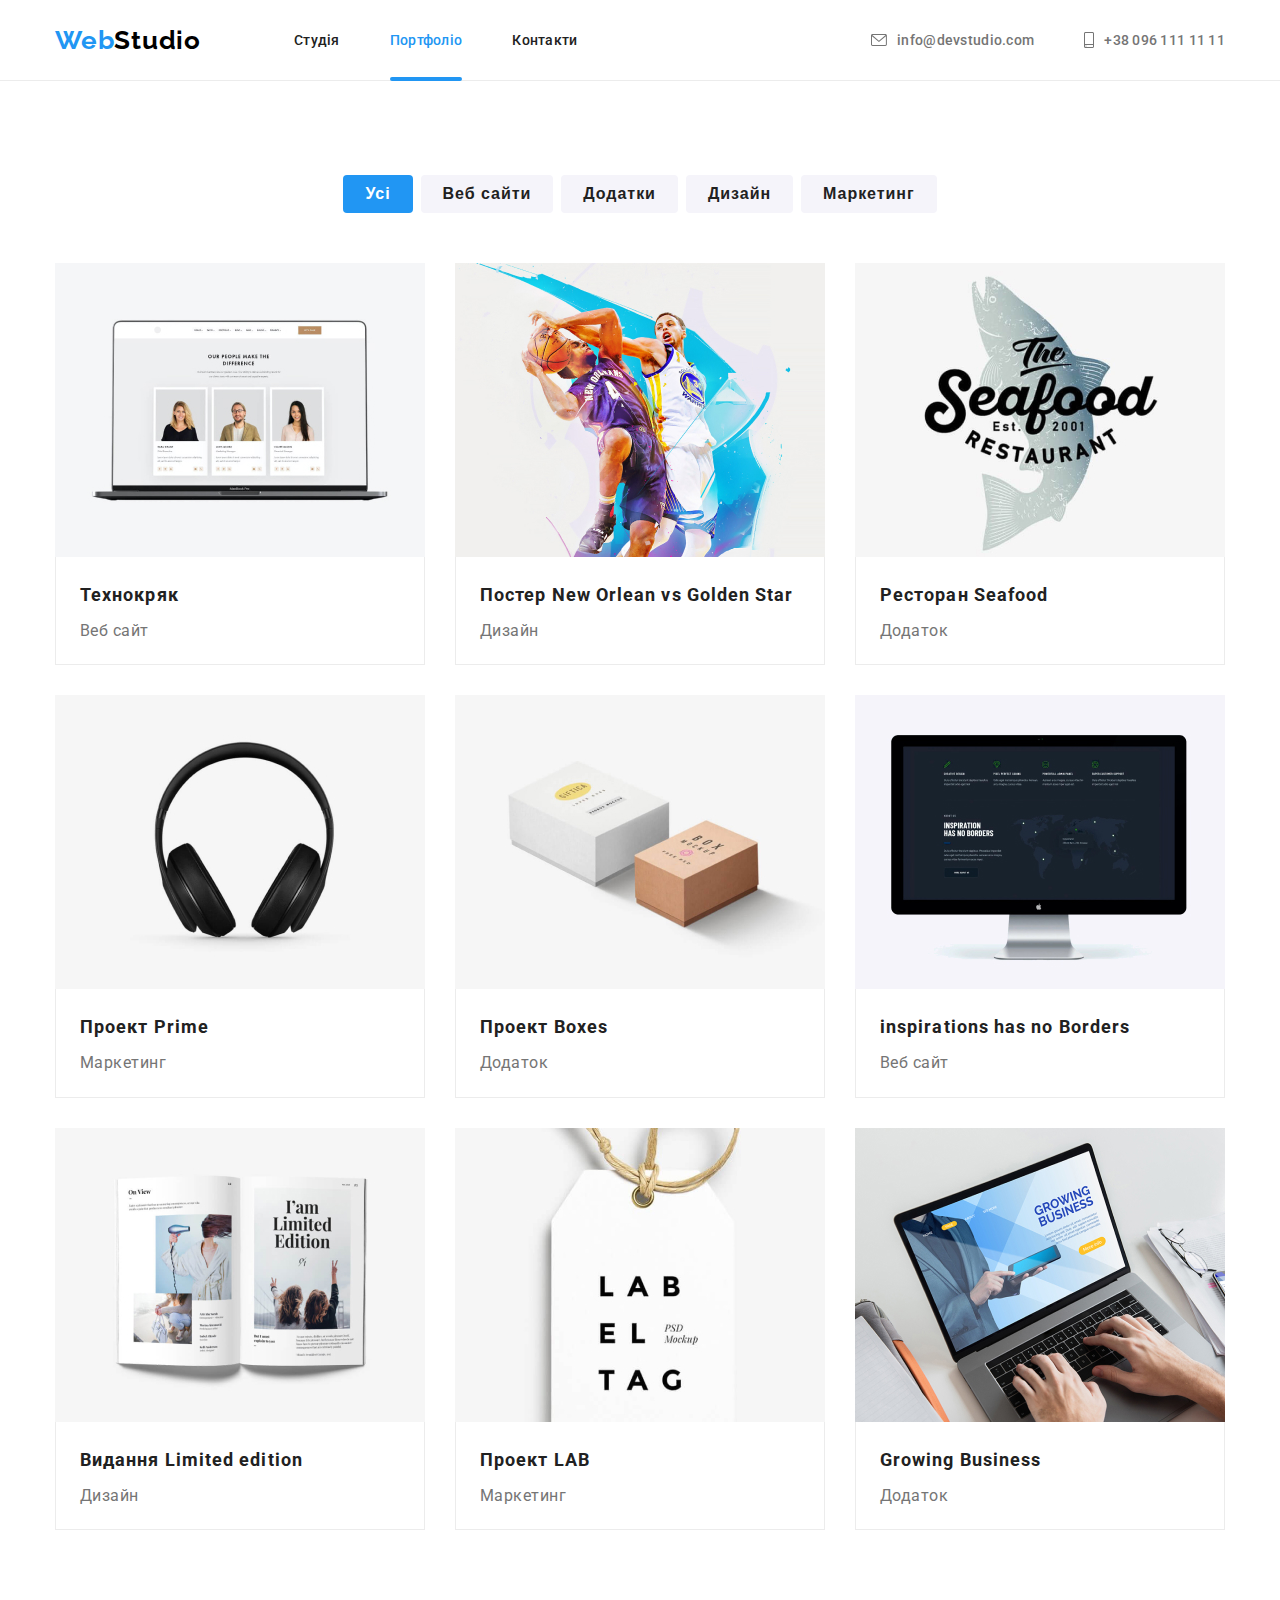
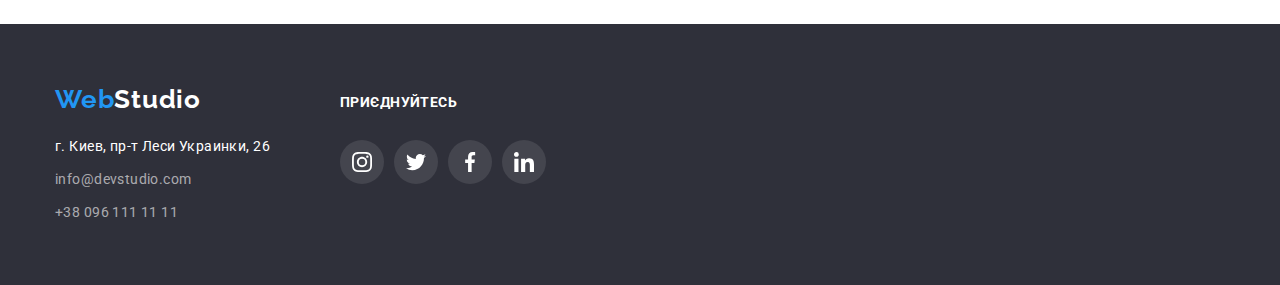
==== portfolio.html @ 94611cd2 "Add files via upload" ====
<!DOCTYPE html>
<html lang="uk">
  <head>
    <meta charset="UTF-8" />
    <meta http-equiv="X-UA-Compatible" content="IE=edge" />
    <title>Портфоліо</title>
    <link rel="preconnect" href="https://fonts.googleapis.com" />
    <link rel="preconnect" href="https://fonts.gstatic.com" crossorigin />
    <link
      href="https://fonts.googleapis.com/css2?family=Oleo+Script&family=Raleway:wght@700&family=Roboto:wght@400;500;700;900&display=swap"
      rel="stylesheet"
    />
    <link
      rel="stylesheet"
      href="https://cdnjs.cloudflare.com/ajax/libs/modern-normalize/1.1.0/modern-normalize.min.css"
      integrity="sha512-wpPYUAdjBVSE4KJnH1VR1HeZfpl1ub8YT/NKx4PuQ5NmX2tKuGu6U/JRp5y+Y8XG2tV+wKQpNHVUX03MfMFn9Q=="
      crossorigin="anonymous"
      referrerpolicy="no-referrer"
    />
    <link rel="stylesheet" href="./styles/styles.css" />
    <!-- <link rel="stylesheet" href="./styles/style-portfolio.css" /> -->
  </head>

  <body class="body">
    <!-- верхнє меню -->
    <header class="header">
      <div class="container flex">
        <nav class="nav">
          <!-- логотип -->
          <a class="logo-web" href="./index.html"
            >Web<span class="logo-studio">Studio</span></a
          >

          <div class="box-navi">
            <ul class="nav-list">
              <li class="nav-item">
                <a class="nav-link" href="./index.html">Студія</a>
              </li>
              <li class="nav-item">
                <a class="nav-link accent-button" href="./portfolio.html"
                  >Портфоліо</a
                >
              </li>
              <li class="nav-item">
                <a class="nav-link" href="./index.html">Контакти</a>
              </li>
            </ul>
          </div>
        </nav>
        <!-- контакти mailto phoneto-->
        <div>
          <ul class="contacts">
            <li class="contacts-item">
              <a class="mail" href="mailto:info@devstudio.com">
                <svg class="svg-envelope" width="16" height="12">
                  <use href="./images/icons/sprite.svg#envelope"></use>
                </svg>
                info@devstudio.com
              </a>
            </li>

            <li class="contacts-item">
              <a class="phone" href="tel:+380961111111">
                <svg class="svg-phone" width="10" height="16">
                  <use href="./images/icons/sprite.svg#smartphone"></use>
                </svg>
                +38 096 111 11 11
              </a>
            </li>
          </ul>
        </div>
      </div>
    </header>
    <main>
      <section class="section">
        <!-- sort menu -->
        <div class="container">
          <h1 class="visually-hidden">Селектори фільтру</h1>

          <ul class="sort-buttons">
            <li>
              <button class="button-filter active-btn" type="button">
                Усі
              </button>
            </li>
            <li>
              <button class="button-filter" type="button">Веб сайти</button>
            </li>
            <li>
              <button class="button-filter" type="button">Додатки</button>
            </li>
            <li><button class="button-filter" type="button">Дизайн</button></li>
            <li>
              <button class="button-filter" type="button">Маркетинг</button>
            </li>
          </ul>
          <!-- list of projects -->
          <ul class="projects-list">
            <li class="project-item" tabindex="0">
              <div class="img-project">
                <img
                  src="./images/projects-pic/technokryak.jpg"
                  alt="ноутбук з відкритою сторінкою сайту"
                  width="370"
                />
                <p class="overlay-project-description">
                  Ресурс пропонує комплексні пропозиції з різним рівнем
                  функціоналу та сервісів. Все це дозволить відвідувачу отримати
                  вичерпні відомості про компанію чи приватну особу.
                </p>
              </div>
              <div class="card-description">
                <h3 class="projects-list-title">Технокряк</h3>
                <p class="projects-list-desription">Веб сайт</p>
              </div>
            </li>
            <li class="project-item" tabindex="0">
              <div class="img-project">
                <img
                  src="./images/projects-pic/poster-neworlean.jpg"
                  alt="постер з гравцями у баскетбол"
                  width="370"
                />
                <p class="overlay-project-description">
                  Lorem ipsum dolor sit amet consectetur adipisicing elit.
                  Quaerat impedit minus assumenda eum itaque dignissimos?
                </p>
              </div>
              <div class="card-description">
                <h3 class="projects-list-title">
                  Постер New Orlean vs Golden Star
                </h3>
                <p class="projects-list-desription">Дизайн</p>
              </div>
            </li>
            <li class="project-item" tabindex="0">
              <div class="img-project">
                <img
                  src="./images/projects-pic/seafood.jpg"
                  alt="логотип ресторану"
                  width="370"
                />
                <p class="overlay-project-description">
                  Lorem ipsum dolor sit amet consectetur adipisicing elit.
                  Quaerat impedit minus assumenda eum itaque dignissimos?
                </p>
              </div>

              <div class="card-description">
                <h3 class="projects-list-title">Ресторан Seafood</h3>
                <p class="projects-list-desription">Додаток</p>
              </div>
            </li>
            <li class="project-item" tabindex="0">
              <div class="img-project">
                <img
                  src="./images/projects-pic/prime.jpg"
                  alt="навушники"
                  width="370"
                />
                <p class="overlay-project-description">
                  Lorem ipsum dolor sit amet consectetur adipisicing elit.
                  Quaerat impedit minus assumenda eum itaque dignissimos?
                </p>
              </div>
              <div class="card-description">
                <h3 class="projects-list-title">Проект Prime</h3>
                <p class="projects-list-desription">Маркетинг</p>
              </div>
            </li>
            <li class="project-item" tabindex="0">
              <div class="img-project">
                <img
                  src="./images/projects-pic/boxes.jpg"
                  alt="дві різні поштові коробки"
                  width="370"
                />
                <p class="overlay-project-description">
                  Lorem ipsum dolor sit amet consectetur adipisicing elit.
                  Quaerat impedit minus assumenda eum itaque dignissimos?
                </p>
              </div>
              <div class="card-description">
                <h3 class="projects-list-title">Проект Boxes</h3>
                <p class="projects-list-desription">Додаток</p>
              </div>
            </li>
            <li class="project-item" tabindex="0">
              <div class="img-project">
                <img
                  src="./images/projects-pic/inspiration.jpg"
                  alt="монітор з відкритою сторінкою сайту"
                  width="370"
                />
                <p class="overlay-project-description">
                  Lorem ipsum dolor sit amet consectetur adipisicing elit.
                  Quaerat impedit minus assumenda eum itaque dignissimos?
                </p>
              </div>

              <div class="card-description">
                <h3 class="projects-list-title">inspirations has no Borders</h3>
                <p class="projects-list-desription">Веб сайт</p>
              </div>
            </li>
            <li class="project-item" tabindex="0">
              <div class="img-project">
                <img
                  src="./images/projects-pic/limited-edition.jpg"
                  alt="журнал"
                  width="370"
                />
                <p class="overlay-project-description">
                  Lorem ipsum dolor sit amet consectetur adipisicing elit.
                  Quaerat impedit minus assumenda eum itaque dignissimos?
                </p>
              </div>

              <div class="card-description">
                <h3 class="projects-list-title">Видання Limited edition</h3>
                <p class="projects-list-desription">Дизайн</p>
              </div>
            </li>
            <li class="project-item" tabindex="0">
              <div class="img-project">
                <img
                  src="./images/projects-pic/LAB.jpg"
                  alt="Бірка"
                  width="370"
                />
                <p class="overlay-project-description">
                  Lorem ipsum dolor sit amet consectetur adipisicing elit.
                  Quaerat impedit minus assumenda eum itaque dignissimos?
                </p>
              </div>

              <div class="card-description">
                <h3 class="projects-list-title">Проект LAB</h3>
                <p class="projects-list-desription">Маркетинг</p>
              </div>
            </li>
            <li class="project-item" tabindex="0">
              <div class="img-project">
                <img
                  src="./images/projects-pic/growing-business.jpg"
                  alt="робота за ноутбуком"
                  width="370"
                />
                <p class="overlay-project-description">
                  Lorem ipsum dolor sit amet consectetur adipisicing elit.
                  Quaerat impedit minus assumenda eum itaque dignissimos?
                </p>
              </div>

              <div class="card-description">
                <h3 class="projects-list-title">Growing Business</h3>
                <p class="projects-list-desription">Додаток</p>
              </div>
            </li>
          </ul>
        </div>
      </section>
    </main>

    <!-- підвал -->
    <footer class="footer">
      <div class="container flex">
        <div class="logo-addr">
          <!-- логотип футера-->
          <div class="logo-footer">
            <a class="logo-web" href="./index.html"
              >Web<span class="logo-studio-footer">Studio</span></a
            >
          </div>

          <!-- зворотня адреса -->
          <address class="address">
            <ul>
              <li class="addr-item">
                <a
                  class="footer-contacts-addr"
                  href="https://www.google.com/maps/d/embed?mid=10uSM3H-mIU3GznYo2szRIEphczw&hl=en_US&ehbc=2E312F"
                  >г. Киев, пр-т Леси Украинки, 26</a
                >
              </li>
              <li class="addr-item">
                <a class="footer-contacts" href="mailto:info@devstudio.com"
                  >info@devstudio.com</a
                >
              </li>
              <li class="addr-item">
                <a class="footer-contacts" href="tel:+380961111111"
                  >+38 096 111 11 11</a
                >
              </li>
            </ul>
          </address>
        </div>

        <div class="subscribe">
          <h2 class="header-subscribe">приєднуйтесь</h2>
          <ul class="social-links">
            <li>
              <a class="button-social button-footer" tabindex="0">
                <svg class="svg-social" width="20" height="20">
                  <use href="./images/icons/sprite.svg#instagram"></use>
                </svg>
              </a>
            </li>
            <li>
              <a class="button-social button-footer" tabindex="0">
                <svg class="svg-social" width="20" height="20">
                  <use href="./images/icons/sprite.svg#twitter"></use>
                </svg>
              </a>
            </li>
            <li>
              <a class="button-social button-footer" tabindex="0">
                <svg class="svg-social" width="20" height="20">
                  <use href="./images/icons/sprite.svg#facebook"></use>
                </svg>
              </a>
            </li>
            <li>
              <a class="button-social button-footer" tabindex="0">
                <svg class="svg-social" width="20" height="20">
                  <use href="./images/icons/sprite.svg#linkedin"></use>
                </svg>
              </a>
            </li>
          </ul>
        </div>
      </div>
    </footer>
  </body>
</html>
---- styles/styles.css ----
:root {
  /* used fonts */
  --primary-font-family: "Roboto", sans-serif;
  --secondary-font-logo: "Raleway", sans-serif;
  /* color palette */
  --main-header-color: #000000;
  --bg-body-color: #e5e5e5;
  --logo-web-color: #2196f3;
  --logo-studio-dark: #000000;
  --logo-studio-light: #ffffff;
  --bg-head-color: #ffffff;
  --bg-footer-color: #2f303a;
  --body-color: #ffffff;
  --header-dark-color: #212121;
  --borders-color: #ececec;
  --btn-bg-accent-color: #2196f3;
  --btn-text-accent-color: #ffffff;
  --btn-bg-def-color: #f5f4fa;
  --block-bg-white-color: #f5f4fa;
  --btn-text-def-color: #212121;
  --btn-bg-hover-color: #188ce8;
  --text-description-color: #757575;
  --color-icon-grey: #afb1b8;
  --transition-time-and-func: 250ms cubic-bezier(0.4, 0, 0.2, 1);
}
.body {
  min-width: 1200px;
  font-family: var(--primary-font-family);
  color: var(--main-header-color);
  background-color: var(--bg-head-color);
  margin-top: 0px;
}

/*Обнулення стилів браузера*/
html {
  box-sizing: border-box;
}
*,
*::after,
*::before {
  box-sizing: inherit;
  margin: 0;
}
h1,
h2,
h3,
h4,
h5,
h6,
p {
  margin: 0;
}
a {
  text-decoration: none;
  color: inherit;
}
ul {
  list-style: none;
  padding: 0;
  margin: 0;
}
img {
  display: block;
  max-width: 100%;
  height: auto;
}
address {
  font-style: normal;
}
/* ================HOVER FOCUS =======================  */
.nav-link:hover,
.footer-contacts:hover,
.nav-link:focus,
.footer-contacts:focus,
.mail:focus,
.phone:focus,
.mail:hover,
.phone:hover {
  color: var(--btn-bg-accent-color);
  cursor: pointer;
}
.button-order:hover,
.button-order:focus {
  background-color: var(--btn-bg-hover-color);
  cursor: pointer;
}
.button-social:hover {
  background-color: var(--btn-bg-accent-color);
  color: #ffffff;
  cursor: pointer;
}
.button-social:focus {
  background-color: var(--btn-bg-accent-color);
  color: #ffffff;
  outline: transparent;
}
.logo-client:hover {
  color: var(--btn-bg-accent-color);
  border: 1px solid var(--btn-bg-accent-color);
  cursor: pointer;
}
.logo-client:focus {
  color: var(--btn-bg-accent-color);
}
.button-filter:hover,
.button-filter:focus {
  background-color: var(--btn-bg-accent-color);
  color: var(--btn-text-accent-color);
  box-shadow: 0px 3px 1px rgba(0, 0, 0, 0.1), 0px 1px 2px rgba(0, 0, 0, 0.08),
    0px 2px 2px rgba(0, 0, 0, 0.12);
  cursor: pointer;
  outline: transparent;
}
.project-item:hover,
.project-item:focus {
  outline: transparent;
  box-shadow: 0px 4px 4px rgba(0, 0, 0, 0.25);
  cursor: pointer;
}
/* ================HOVER FOCUS END=======================  */

li > .accent-button {
  color: var(--btn-bg-accent-color);
}
.nav-item {
  position: relative;
  display: flex;
  align-content: center;
}
.accent-button::after {
  position: absolute;
  display: block;
  content: "";
  width: 100%;
  border: 2px solid var(--btn-bg-accent-color);
  transform: translateY(29px);
  border-radius: 2px;
}
.container {
  width: 1200px;
  padding: 0 15px;
  margin: 0 auto;
  align-items: center;
}
.section {
  padding: 94px 0;
  background-color: var(--bg-head-color);
}
.flex {
  display: flex;
}
.visually-hidden {
  position: absolute;
  width: 1px;
  height: 1px;
  margin: -1px;
  border: 0;
  padding: 0;
  white-space: nowrap;
  clip-path: inset(100%);
  clip: rect(0 0 0 0);
  overflow: hidden;
}
/* CSS HEADER =============================================*/
.header {
  padding: 0;
  margin: 0 auto;
  border-bottom: 1px solid var(--borders-color);
}
.box-logo {
  padding-left: 15px;
  margin: 0;
}
.box-navi {
  margin-left: 93px;
}
.logo-web {
  text-decoration: none;
  font-family: var(--secondary-font-logo);
  font-weight: 700;
  font-size: 26px;
  line-height: 1.2;
  letter-spacing: 0.03em;
  color: var(--logo-web-color);
}
.logo-studio {
  text-decoration: none;
  font-family: var(--secondary-font-logo);
  font-weight: 700;
  font-size: 26px;
  line-height: 1.2;
  letter-spacing: 0.03em;
  color: var(--logo-studio-dark);
}
.nav {
  display: flex;
  margin-right: auto;
  align-items: center;
}
.nav-list {
  display: flex;
  gap: 50px;
}
.nav-link {
  padding: 32px 0;
  text-decoration: none;
  align-content: center;
  font-weight: 500;
  font-size: 14px;
  line-height: 1.17;
  letter-spacing: 0.02em;
  color: var(--header-dark-color);
  transition: color var(--transition-time-and-func);
}
.contacts {
  display: flex;
  align-items: center;
  gap: 50px;
}
.contacts-item {
  font-weight: 500;
  font-size: 14px;
  line-height: 1.17;
  letter-spacing: 0.02em;
  color: var(--text-description-color);
}
.svg-envelope {
  width: 16px;
  height: 12px;
  margin-right: 10px;
  fill: currentColor;
}
.svg-phone {
  width: 10px;
  height: 16px;
  margin-right: 10px;
  fill: currentColor;
}
.mail {
  padding: 32px 0;
  text-decoration: none;
  display: flex;
  align-items: center;
  transition: color var(--transition-time-and-func);
}
.phone {
  padding: 32px 0;
  text-decoration: none;
  display: flex;
  align-items: center;
  transition: color var(--transition-time-and-func);
}

/* блок ГЕРОЙ =================================== */
.hero {
  position: relative;
  max-width: 1600px;
  min-height: 600px;
  padding-top: 200px;
  padding-bottom: 200px;
  margin: 0 auto;
  text-align: center;
  background-color: #c4c4c4;
  background-image: linear-gradient(
      rgba(47, 48, 58, 0.4),
      rgba(47, 48, 58, 0.4)
    ),
    url(../images/BG-btn-block.jpg);
  background-repeat: no-repeat;
  background-size: cover;
  background-position: center;
}
.hero-text-button {
  width: 600px;
  margin: 0 auto 30px;
  font-weight: 900;
  font-size: 44px;
  line-height: 1.36;
  letter-spacing: 0.06em;
  text-transform: uppercase;
  color: var(--btn-text-accent-color);
}
.button-order {
  width: 200px;
  padding: 9px 0px;
  border-radius: 4px;
  border-style: none;
  background-color: var(--btn-bg-accent-color);
  color: var(--btn-text-accent-color);
  font-weight: 700;
  font-size: 16px;
  line-height: 1.88;
  letter-spacing: 0.06em;
  box-shadow: 0px 4px 4px rgba(0, 0, 0, 0.15);
  transition: background-color var(--transition-time-and-func);
}

/* Наші особливості =========================================*/
.features-list {
  display: flex;
}
.features-card {
  width: 270px;
}
.features-card:not(:last-child) {
  margin-right: 30px;
}
.icon-features {
  box-sizing: border-box;
  margin-bottom: 30px;
  padding: 25px 100px;

  background-color: var(--block-bg-white-color);
  border-radius: 4px;
}
.svg-features {
  width: 70px;
  height: 70px;
}
.features-card-header {
  text-transform: uppercase;
  font-weight: 700;
  font-size: 14px;
  line-height: 1.17;
  letter-spacing: 0.03em;
  color: var(--header-dark-color);
  margin: 0 0;
}
.features-description {
  font-weight: 400;
  font-size: 14px;
  line-height: 1.71;
  letter-spacing: 0.03em;
  color: var(--text-description-color);
  margin-top: 10px;
  margin-bottom: 0;
}
/* Чим ми займаймося ========================================*/
.directions {
  padding-top: 0;
}
.section-title {
  font-weight: 700;
  font-size: 36px;
  line-height: 1.17;
  text-align: center;
  letter-spacing: 0.03em;
  color: var(--header-dark-color);
  margin-bottom: 50px;
}
.directions-list {
  display: flex;
  gap: 30px;
}
.directions-item {
  position: relative;
  display: flex;
  margin: 0px auto;
}
.directions-description {
  position: absolute;
  display: flex;
  align-items: center;
  justify-content: center;
  left: 0px;
  bottom: 0px;
  width: 100%;
  height: calc(100% - (100% - 54px));
  min-height: 70px;
  font-weight: 700;
  font-size: 14px;
  line-height: 1.14;
  letter-spacing: 0.03em;
  text-transform: uppercase;
  color: #ffffff;
  background-color: rgba(47, 48, 58, 0.8);
}
/* Наша команда =============================================*/
.team {
  background-color: var(--block-bg-white-color);
}

.team-list {
  display: flex;
  gap: 30px;
  justify-content: center;
  align-items: center;
}
.team-card {
  box-shadow: 0px 1px 3px rgba(0, 0, 0, 0.12), 0px 1px 1px rgba(0, 0, 0, 0.14),
    0px 2px 1px rgba(0, 0, 0, 0.2);
  border-radius: 0px 0px 4px 4px;
}
.wrap {
  padding: 30px 32px;
  background-color: #ffffff;
}
.team-header {
  margin-bottom: 10px;
  font-weight: 500;
  font-size: 16px;
  line-height: 1.19;
  text-align: center;
  letter-spacing: 0.03em;
  color: var(--header-dark-color);
}
.team-description {
  margin-bottom: 16px;
  font-weight: 400;
  font-size: 16px;
  line-height: 1.19;
  text-align: center;
  letter-spacing: 0.03em;
  color: var(--text-description-color);
}
.social-links {
  display: flex;
  color: var(--color-icon-grey);
}
.social-links > li:not(:last-child) {
  margin-right: 10px;
}
.button-social {
  display: flex;
  justify-content: center;
  align-items: center;
  width: 44px;
  height: 44px;
  border: 0px;
  border-radius: 50%;
  color: var(--color-icon-grey);
  transition: color var(--transition-time-and-func),
    background-color var(--transition-time-and-func);
}
.svg-social {
  width: 20px;
  height: 20px;
  fill: currentColor;
}
/* Наші клієнти================================================== */
.logos-list {
  display: flex;
}
.logo-client {
  display: inline-block;
  padding: 14px 30px;
  border: 1px solid var(--color-icon-grey);
  border-radius: 4px;
  color: var(--color-icon-grey);
  transition: color var(--transition-time-and-func),
    border var(--transition-time-and-func);
}
.logos-list > li:not(:last-child) {
  margin-right: 30px;
}
.svg-client {
  fill: currentColor;
}

/* Підвал ===================================================*/
.footer {
  padding: 60px 0;
  background-color: var(--bg-footer-color);
}
.logo-addr {
  margin-right: 70px;
}
.logo-footer {
  margin-bottom: 20px;
}
.logo-studio-footer {
  color: var(--logo-studio-light);
}
.address {
  font-style: normal;
  font-weight: 400;
  font-size: 14px;
  line-height: 1.71;
  letter-spacing: 0.03em;
}

.addr-item:not(:last-child) {
  margin-bottom: 9px;
}
.footer-contacts-addr {
  color: var(--bg-head-color);
}
.footer-contacts {
  text-decoration: none;
  color: rgba(255, 255, 255, 0.6);
  transition: color var(--transition-time-and-func);
}
.button-footer {
  background-color: rgba(255, 255, 255, 0.1);
  color: #ffffff;
}
.subscribe {
  align-self: flex-start;
}
.header-subscribe {
  margin-bottom: 20px;
  font-weight: 700;
  font-size: 14px;
  line-height: 36px;
  letter-spacing: 0.03em;
  text-transform: uppercase;
  color: #ffffff;
}

/* Стилі до сторінки Портфоліо  ============================*/
.portfolio-main {
  background-color: var(--bg-head-color);
}
.projects {
  padding-top: 50px;
}
.sort-buttons {
  display: flex;
  justify-content: center;
  gap: 8px;
  margin-bottom: 50px;
}
.button-filter {
  background-color: var(--btn-bg-def-color);
  color: var(--btn-text-def-color);
  padding: 6px 22px;
  border-radius: 4px;
  border-style: none;
  font-weight: 700;
  font-size: 16px;
  line-height: 1.62;
  letter-spacing: 0.06em;
  transition: background-color var(--transition-time-and-func),
    box-shadow var(--transition-time-and-func);
}
.active-btn {
  background-color: var(--btn-bg-accent-color);
  color: var(--btn-text-accent-color);
}
.projects-list {
  display: flex;
  flex-wrap: wrap;
  gap: 30px;
}

.project-item {
  position: relative;
  flex-basis: calc(((100%-30px) - (2 * 30px)) / 3);
  background-color: var(--bg-head-color);
  transition: box-shadow var(--transition-time-and-func),
    translate var(--transition-time-and-func);
}

@keyframes slide-top {
  0% {
    transform: translateY(0);
  }
  100% {
    transform: translateY(-100%);
  }
}

.img-project {
  position: relative;
  overflow: hidden;
}
.overlay-project-description {
  position: absolute;
  display: inline-block;
  padding: 63px 24px;
  width: 100%;
  height: 100%;
  top: 0;
  left: 0;
  font-size: 18px;
  line-height: 1.56;
  letter-spacing: 0.03em;
  color: var(--btn-text-accent-color);
  background-color: rgba(33, 150, 243, 0.9);
  transform: translateY(100%);
  transition: transform var(--transition-time-and-func);
}
.project-item:hover .overlay-project-description,
.project-item:focus .overlay-project-description {
  transform: translateY(0);
}
.card-description {
  padding: 20px 24px;
  border: 1px solid var(--borders-color);
  border-top: 0px;
}
.projects-list-title {
  margin-bottom: 4px;
  text-align: left;
  font-weight: 700;
  font-size: 18px;
  line-height: 2;
  letter-spacing: 0.06em;
  color: var(--header-dark-color);
}
.projects-list-desription {
  font-weight: 400;
  font-size: 16px;
  line-height: 1.7;
  letter-spacing: 0.03em;
  color: var(--text-description-color);
}
/* ====================модальне вікно====================== */
.backdrop.is-hidden {
  opacity: 0;
  visibility: hidden;
  pointer-events: none;
}
.backdrop {
  position: fixed;
  visibility: visible;
  top: 0;
  left: 0;
  z-index: 150;
  width: 100%;
  height: 100%;
  background-color: rgba(0, 0, 0, 0.2);
  transition: opacity var(--transition-time-and-func), visibility 250ms linear,
    transform var(--transition-time-and-func);
}

.modal {
  position: absolute;
  width: 528px;
  height: 581px;
  top: 50%;
  left: 50%;
  transform: translate(-50%, -50%);
  visibility: visible;
  border-radius: 4px;
  box-shadow: 0px 1px 3px rgba(0, 0, 0, 0.12), 0px 1px 1px rgba(0, 0, 0, 0.14),
    0px 2px 1px rgba(0, 0, 0, 0.2);
  background-color: var(--body-color);
}

.svg-close-cross {
  fill: currentColor;
}
.close-round-button {
  position: absolute;
  right: 8px;
  top: 8px;
  width: 30px;
  height: 30px;
  border: rgba(0, 0, 0, 0.1) solid 1px;
  border-radius: 50%;
  background-color: var(--body-color);
  transition: background-color var(--transition-time-and-func),
    color var(--transition-time-and-func);
}

.close-round-button:hover {
  cursor: pointer;
  background-color: var(--body-color);
  color: var(--btn-bg-accent-color);
}
.modal-form > h2 {
  margin-bottom: 12px;
  font-size: 20px;
  line-height: 1.15;
  text-align: center;
  letter-spacing: 0.03em;
  color: #212121;
}
.modal-form {
  display: flex;
  flex-direction: column;
  padding: 40px;
  margin: 0 auto;
}
.form-input {
  padding: 11px 12px;
}
.user-comment {
  padding: 20px;
  resize: none;
}
.form-label {
  margin-bottom: 4px;
  font-weight: 400;
  font-size: 12px;
  line-height: 1.16;
  letter-spacing: 0.01em;
  color: #757575;
}
.margin-label {
  margin-bottom: 4px;
}
.margin-input {
  margin-bottom: 10px;
}
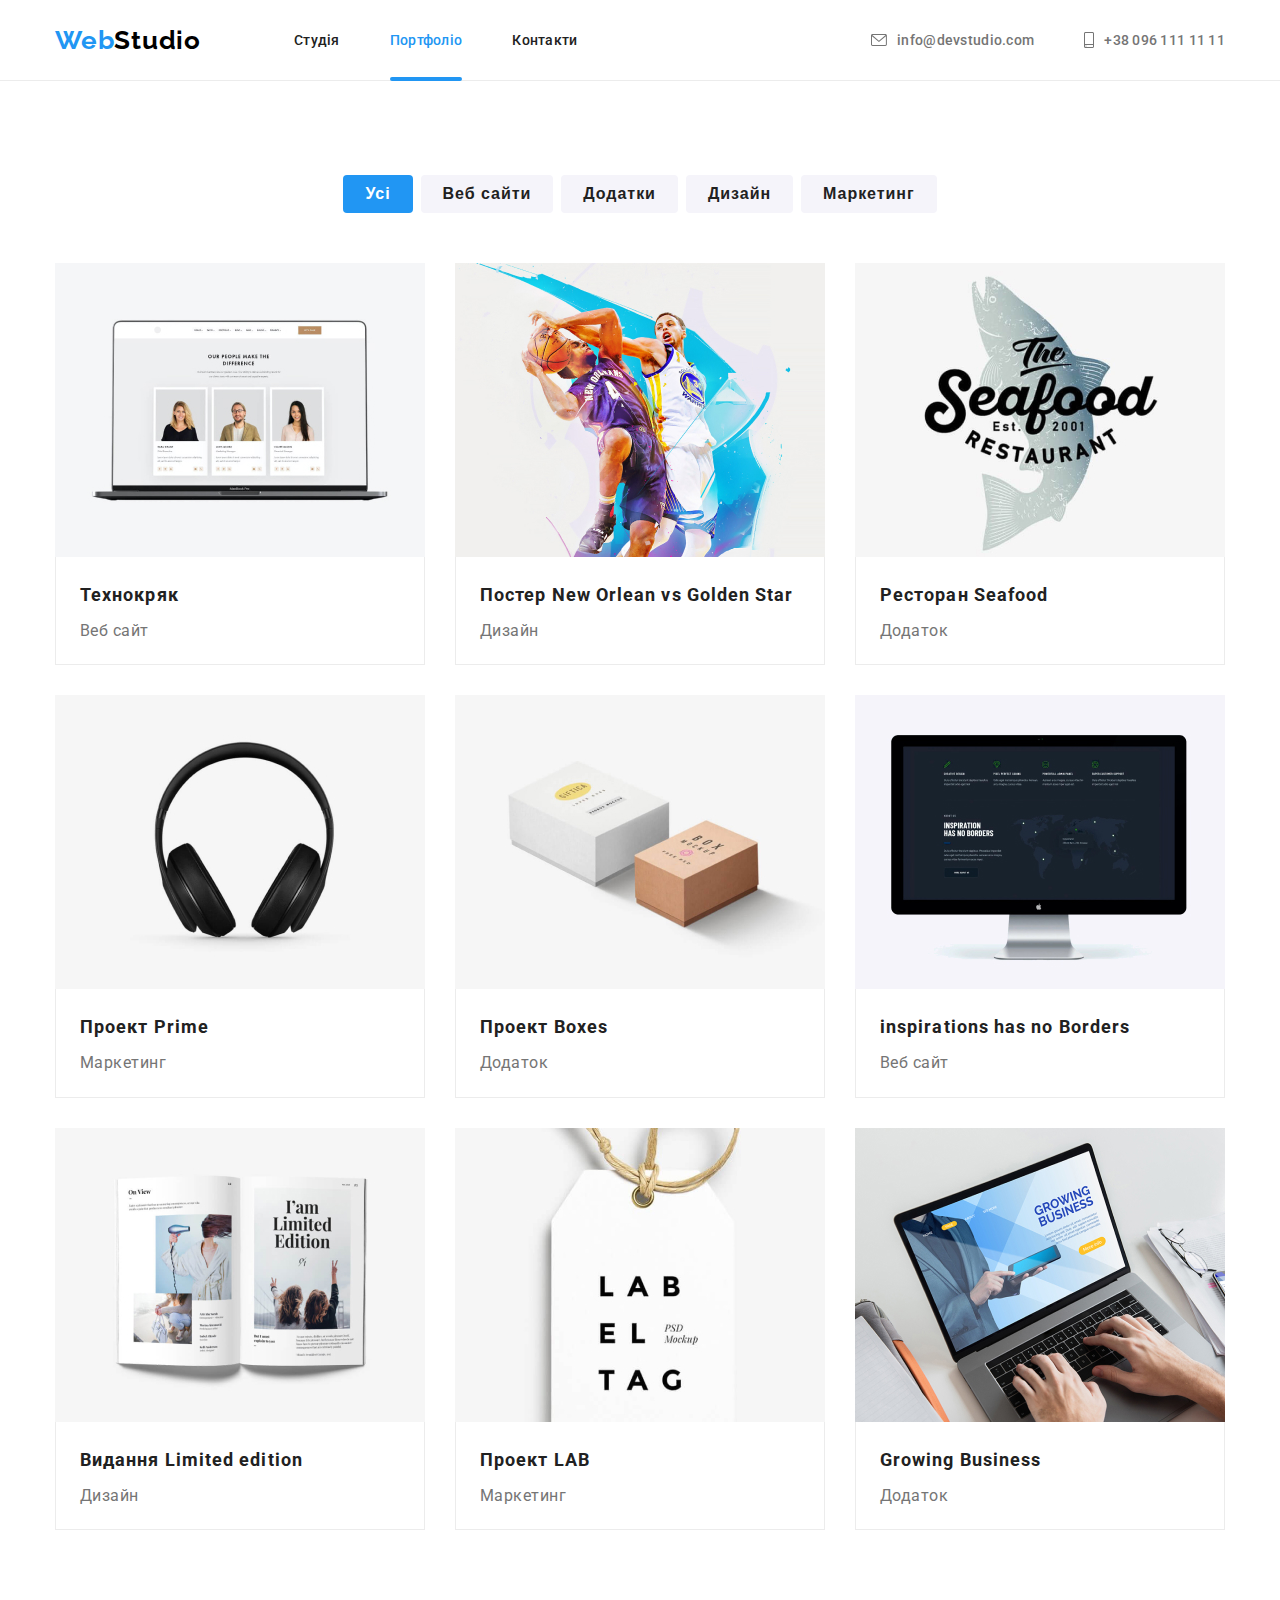
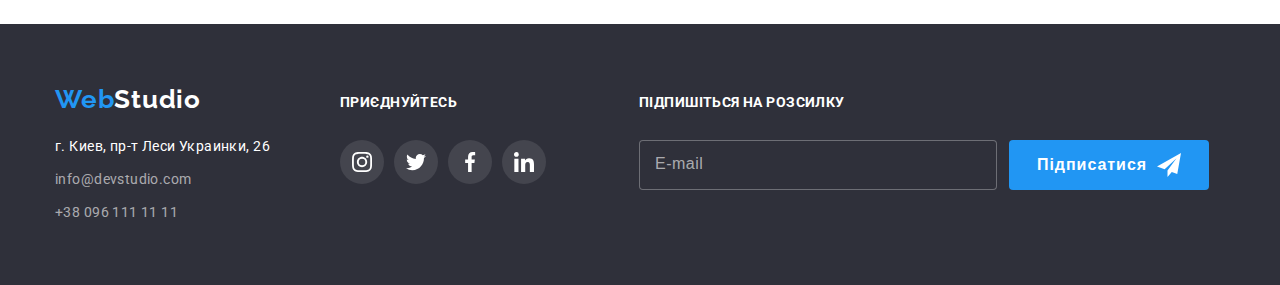
==== commit 399f5171: "adding corrections" ====
--- a/portfolio.html
+++ b/portfolio.html
@@ -296,39 +296,64 @@
             </ul>
           </address>
         </div>
-
-        <div class="subscribe">
-          <h2 class="header-subscribe">приєднуйтесь</h2>
-          <ul class="social-links">
-            <li>
-              <a class="button-social button-footer" tabindex="0">
-                <svg class="svg-social" width="20" height="20">
-                  <use href="./images/icons/sprite.svg#instagram"></use>
+        <div class="subscribe-functions">
+          <div class="subscribe">
+            <h2 class="header-subscribe">приєднуйтесь</h2>
+            <ul class="social-links">
+              <li>
+                <a class="button-social button-footer" tabindex="0">
+                  <svg class="svg-social" width="20" height="20">
+                    <use href="./images/icons/sprite.svg#instagram"></use>
+                  </svg>
+                </a>
+              </li>
+              <li>
+                <a class="button-social button-footer" tabindex="0">
+                  <svg class="svg-social" width="20" height="20">
+                    <use href="./images/icons/sprite.svg#twitter"></use>
+                  </svg>
+                </a>
+              </li>
+              <li>
+                <a class="button-social button-footer" tabindex="0">
+                  <svg class="svg-social" width="20" height="20">
+                    <use href="./images/icons/sprite.svg#facebook"></use>
+                  </svg>
+                </a>
+              </li>
+              <li>
+                <a class="button-social button-footer" tabindex="0">
+                  <svg class="svg-social" width="20" height="20">
+                    <use href="./images/icons/sprite.svg#linkedin"></use>
+                  </svg>
+                </a>
+              </li>
+            </ul>
+          </div>
+          <div class="subscribe-form-container">
+            <p class="header-subscribe">Підпишіться на розсилку</p>
+            <form class="subscribe-form">
+              <label class="visually-hidden" for="email"
+                >Підпишіться на розсилку</label
+              >
+              <span class="input-subscribe-container">
+                <input
+                  class="input-subscribe-form"
+                  type="email"
+                  name="email"
+                  id="email"
+                  placeholder="E-mail"
+                  required
+                />
+              </span>
+              <button class="form-button-submit button-plane" type="submit">
+                Підписатися
+                <svg class="button-submit__icon" width="24" height="24">
+                  <use href="./images/icons/sprite.svg#icon-submit"></use>
                 </svg>
-              </a>
-            </li>
-            <li>
-              <a class="button-social button-footer" tabindex="0">
-                <svg class="svg-social" width="20" height="20">
-                  <use href="./images/icons/sprite.svg#twitter"></use>
-                </svg>
-              </a>
-            </li>
-            <li>
-              <a class="button-social button-footer" tabindex="0">
-                <svg class="svg-social" width="20" height="20">
-                  <use href="./images/icons/sprite.svg#facebook"></use>
-                </svg>
-              </a>
-            </li>
-            <li>
-              <a class="button-social button-footer" tabindex="0">
-                <svg class="svg-social" width="20" height="20">
-                  <use href="./images/icons/sprite.svg#linkedin"></use>
-                </svg>
-              </a>
-            </li>
-          </ul>
+              </button>
+            </form>
+          </div>
         </div>
       </div>
     </footer>
--- a/styles/styles.css
+++ b/styles/styles.css
@@ -23,24 +23,18 @@
   --color-icon-grey: #afb1b8;
   --transition-time-and-func: 250ms cubic-bezier(0.4, 0, 0.2, 1);
 }
-.body {
-  min-width: 1200px;
-  font-family: var(--primary-font-family);
-  color: var(--main-header-color);
-  background-color: var(--bg-head-color);
-  margin-top: 0px;
-}
-
-/*Обнулення стилів браузера*/
+
 html {
   box-sizing: border-box;
 }
+
 *,
 *::after,
 *::before {
   box-sizing: inherit;
   margin: 0;
 }
+
 h1,
 h2,
 h3,
@@ -50,23 +44,37 @@
 p {
   margin: 0;
 }
+
 a {
   text-decoration: none;
   color: inherit;
 }
+
 ul {
   list-style: none;
   padding: 0;
   margin: 0;
 }
+
 img {
   display: block;
   max-width: 100%;
   height: auto;
 }
+
 address {
   font-style: normal;
 }
+.body {
+  min-width: 1200px;
+  font-family: var(--primary-font-family);
+  color: var(--main-header-color);
+  background-color: var(--bg-head-color);
+  margin-top: 0px;
+}
+
+/*Обнулення стилів браузера*/
+
 /* ================HOVER FOCUS =======================  */
 .nav-link:hover,
 .footer-contacts:hover,
@@ -496,6 +504,7 @@
 }
 .subscribe {
   align-self: flex-start;
+  margin-right: 93px;
 }
 .header-subscribe {
   margin-bottom: 20px;
@@ -506,7 +515,84 @@
   text-transform: uppercase;
   color: #ffffff;
 }
-
+/* ===========footer-subcribe section=========================== */
+.subscribe-functions {
+  display: flex;
+  align-self: flex-start;
+}
+.subscribe-form {
+  display: flex;
+  justify-content: center;
+  align-items: center;
+}
+.input-subscribe-container {
+  margin-right: 12px;
+}
+.input-subscribe-form {
+  width: 358px;
+  height: 50px;
+  padding: 15px;
+  border-radius: 4px;
+  border-style: inset;
+  border: 1px solid rgba(255, 255, 255, 0.3);
+  background-color: var(--bg-footer-color);
+  transition: filter var(--transition-time-and-func);
+}
+.input-subscribe-form:hover {
+  filter: drop-shadow(0px 4px 4px rgba(0, 0, 0, 0.15));
+  cursor: pointer;
+}
+.input-subscribe-form::placeholder {
+  font-weight: 400;
+  font-size: 16px;
+  line-height: 1.25;
+  display: flex;
+  align-items: center;
+  letter-spacing: 0.03em;
+  color: rgba(255, 255, 255, 0.6);
+}
+.form-button-submit {
+  display: flex;
+  justify-content: center;
+  margin: 0 auto;
+  width: 200px;
+  height: 50px;
+  border: none;
+  border-radius: 4px;
+  font-weight: 700;
+  font-size: 16px;
+  line-height: 1.88;
+  align-items: center;
+  letter-spacing: 0.06em;
+  background-color: var(--btn-bg-accent-color);
+  color: #ffffff;
+  transition: box-shadow var(--transition-time-and-func),
+    background-color var(--transition-time-and-func),
+    color var(--transition-time-and-func);
+}
+.form-button-submit:hover,
+.form-button-submit:focus {
+  box-shadow: 0px 4px 4px rgba(0, 0, 0, 0.15);
+  background-color: var(--btn-bg-hover-color);
+  color: var(--bg-body-color);
+  cursor: pointer;
+}
+.button-submit__icon {
+  display: block;
+  width: 24px;
+  height: 24px;
+  margin-left: 10px;
+  fill: currentColor;
+}
+/* .button-plane::after {
+  display: inline-block;
+  content: "";
+  width: 24px;
+  height: 24px;
+  margin-left: 10px;
+  background-image: url(../images/icons/icon-submit.svg);
+  fill: currentColor;
+} */
 /* Стилі до сторінки Портфоліо  ============================*/
 .portfolio-main {
   background-color: var(--bg-head-color);
@@ -606,6 +692,14 @@
   color: var(--text-description-color);
 }
 /* ====================модальне вікно====================== */
+.modal-title {
+  font-weight: 700;
+  font-size: 20px;
+  line-height: 1.15;
+  text-align: center;
+  letter-spacing: 0.03em;
+  color: var(--btn-text-def-color);
+}
 .backdrop.is-hidden {
   opacity: 0;
   visibility: hidden;
@@ -659,7 +753,7 @@
   background-color: var(--body-color);
   color: var(--btn-bg-accent-color);
 }
-.modal-form > h2 {
+.modal-form > p {
   margin-bottom: 12px;
   font-size: 20px;
   line-height: 1.15;
@@ -673,12 +767,71 @@
   padding: 40px;
   margin: 0 auto;
 }
+.input-wrapper {
+  position: relative;
+}
 .form-input {
-  padding: 11px 12px;
-}
-.user-comment {
-  padding: 20px;
+  width: 100%;
+  padding-top: 11px;
+  padding-bottom: 11px;
+  padding-left: 42px;
+  padding-right: 12px;
+  margin-bottom: 10px;
+  border: 1px solid rgba(33, 33, 33, 0.2);
+  border-radius: 4px;
+}
+.form-input:hover,
+.form-input:focus {
+  border: 1px solid var(--btn-bg-accent-color);
+  outline: var(--btn-bg-accent-color);
+  transition: border var(--transition-time-and-func);
+}
+.form-input:hover + .icon-profile,
+.form-input:focus + .icon-profile,
+.form-input:hover + .icon-tel,
+.form-input:focus + .icon-tel,
+.form-input:hover + .icon-mail,
+.form-input:focus + .icon-mail {
+  fill: var(--btn-bg-accent-color);
+}
+.icon-profile {
+  position: absolute;
+  left: 15px;
+  top: 14px;
+  width: 12px;
+  height: 12px;
+  fill: currentColor;
+  transition: fill var(--transition-time-and-func);
+}
+.icon-tel {
+  position: absolute;
+  left: 15px;
+  top: 14px;
+  width: 13px;
+  height: 13px;
+  fill: currentColor;
+  transition: fill var(--transition-time-and-func);
+}
+.icon-mail {
+  position: absolute;
+  left: 15px;
+  top: 14px;
+  width: 15px;
+  height: 12px;
+  fill: currentColor;
+  transition: fill var(--transition-time-and-func);
+}
+.comment {
+  padding: 12px 16px;
+  height: 120px;
   resize: none;
+}
+.comment::placeholder {
+  font-weight: 400;
+  font-size: 12px;
+  line-height: 1.17;
+  letter-spacing: 0.01em;
+  color: rgba(117, 117, 117, 0.5);
 }
 .form-label {
   margin-bottom: 4px;
@@ -688,9 +841,58 @@
   letter-spacing: 0.01em;
   color: #757575;
 }
-.margin-label {
-  margin-bottom: 4px;
-}
-.margin-input {
-  margin-bottom: 10px;
-}
+.terms {
+  font-weight: 400;
+  font-size: 14px;
+  line-height: 1.71px;
+  letter-spacing: 0.03em;
+  text-decoration-line: underline;
+  color: #2196f3;
+}
+.accept-description {
+  position: relative;
+  align-items: center;
+  padding-left: 35px;
+  margin-bottom: 40px;
+  font-weight: 400;
+  font-size: 14px;
+  line-height: 1.71;
+  letter-spacing: 0.03em;
+  color: var(--text-description-color);
+  cursor: pointer;
+}
+
+.check-input:checked + .box-check {
+  border-color: var(--btn-bg-accent-color);
+  background-color: var(--btn-bg-accent-color);
+}
+.check-input:checked + .icon-check {
+  fill: var(--body-color);
+}
+/* .check-input:focus-visible + .accept-description {
+  outline: var(--btn-bg-accent-color);
+} */
+.icon-check {
+  position: absolute;
+  top: 4px;
+  left: 13px;
+  width: 11px;
+  height: 8px;
+  fill: var(--body-color);
+  transition: fill var(--transition-time-and-func);
+}
+.box-check {
+  position: absolute;
+  top: 0px;
+  left: 11px;
+  width: 16px;
+  height: 15px;
+  border: 1px solid var(--main-header-color);
+  border-radius: 2px;
+  cursor: pointer;
+  margin-right: 10px;
+  transition: border var(--transition-time-and-func);
+}
+.button-modal {
+  margin-top: 30px;
+}
